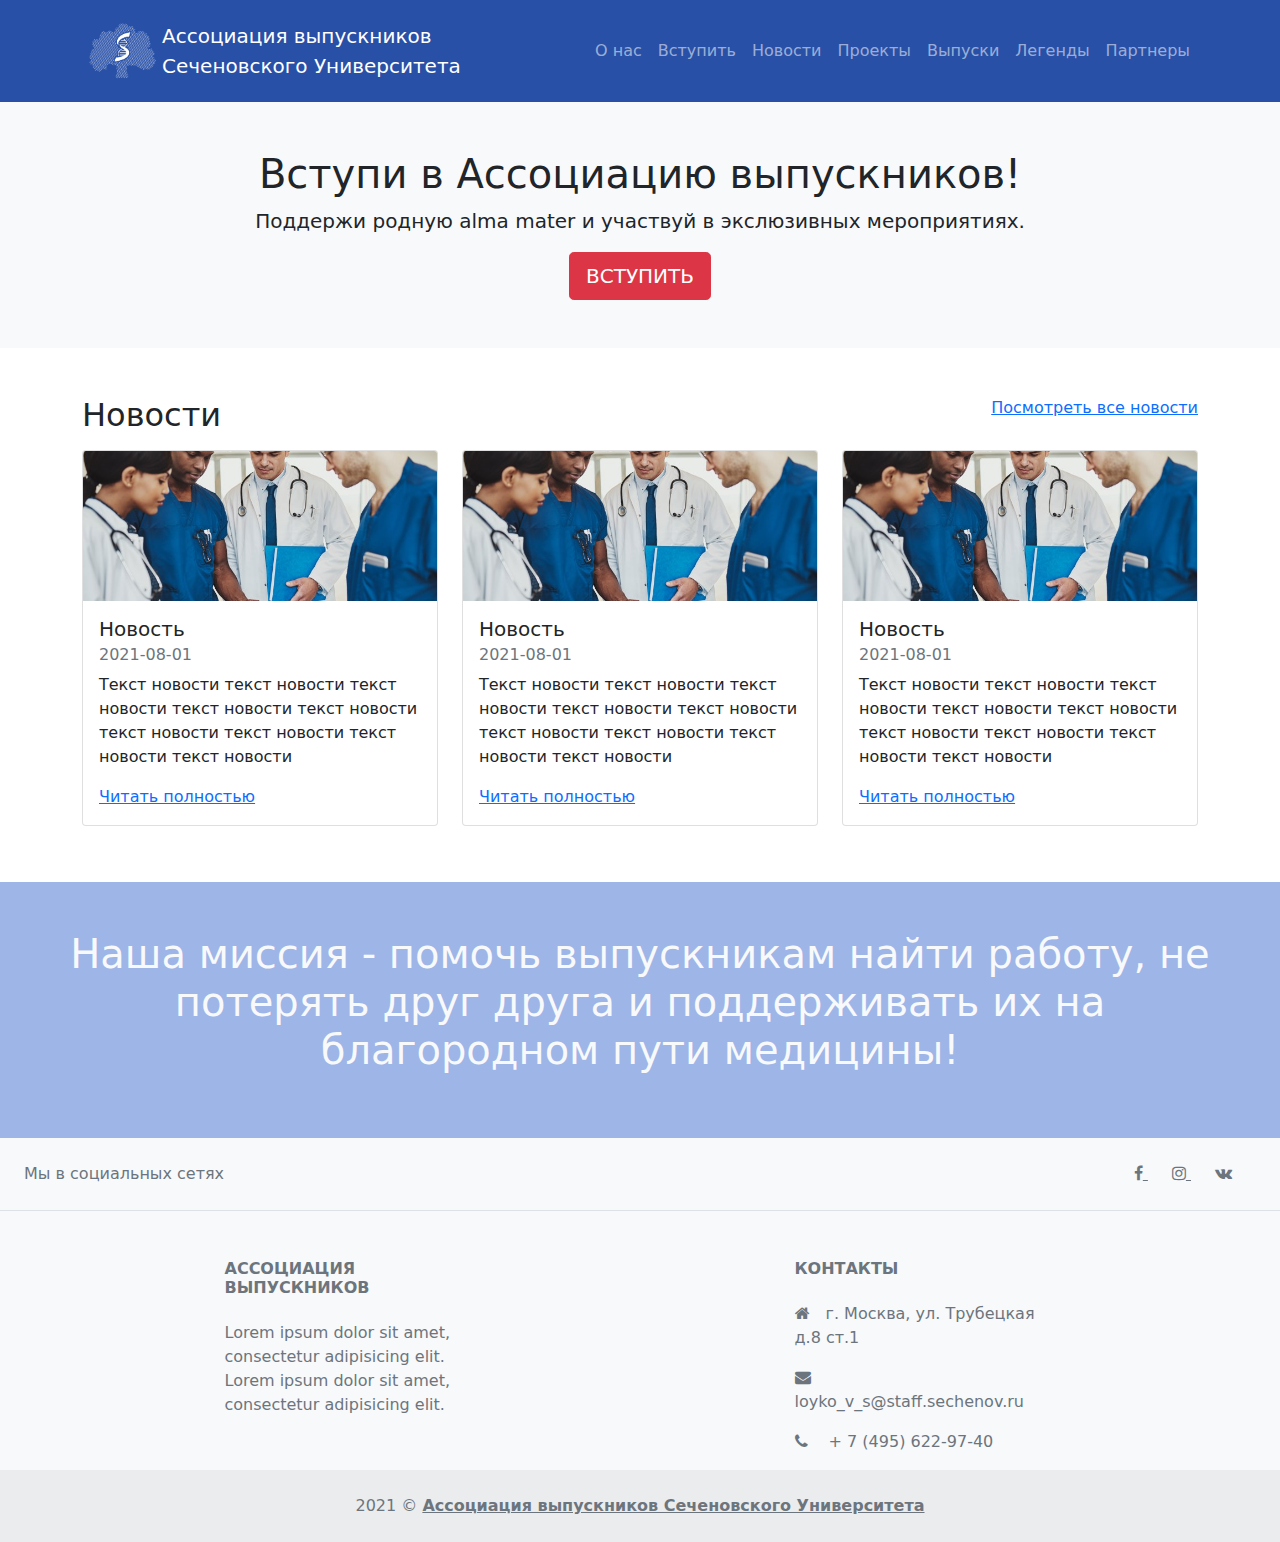
==== about.html @ d37ba661 "update" ====
<!DOCTYPE html>
<html lang="en">
<head>
    <meta charset="UTF-8">
    <meta name="viewport" content="width=device-width, initial-scale=1">
    <link rel="stylesheet" href="http://cdnjs.cloudflare.com/ajax/libs/font-awesome/4.4.0/css/font-awesome.min.css">
    <link rel="stylesheet" href="css/bootstrap.min.css">
    <link rel="stylesheet" href="css/brandbook.css">
    <title>Ассоциация выпускников Сеченовского университета</title>
</head>
<body>
    <nav class="navbar navbar-expand-lg bg-brandblue navbar-dark py-3">
        <div class="container">
            <img src="img/logo-nav.png" class="d-none d-sm-inline" style="width: 70px; height: auto; margin: 5px">
            <a href="/index.html" class="navbar-brand">Ассоциация выпускников</br>Сеченовского Университета</a>
            <button class="navbar-toggler" type="button" data-bs-toggle="collapse" data-bs-target="#navmenu">
                <span class="navbar-toggler-icon"></span>
            </button>
            <div class="collapse navbar-collapse" id="navmenu">
                <ul class="navbar-nav ms-auto">
                    <li class="nav-item">
                        <a href="/about.html" class="nav-link">О нас</a>
                    </li>
                    <li class="nav-item">
                        <a href="#" class="nav-link">Вступить</a>
                    </li>
                    <li class="nav-item">
                        <a href="#" class="nav-link">Новости</a>
                    </li>
                    <li class="nav-item">
                        <a href="#" class="nav-link">Проекты</a>
                    </li>
                    <li class="nav-item">
                        <a href="#" class="nav-link">Выпуски</a>
                    </li>
                    <li class="nav-item">
                        <a href="#" class="nav-link">Легенды</a>
                    </li>
                    <li class="nav-item">
                        <a href="#" class="nav-link">Партнеры</a>
                    </li>
                </ul>
            </div>
        </div>
    </nav>
    <!-- Header c2a -->
    <section class="bg-light text-dark p-5 text-center">
        <div class="container">
            <div>
                <h1>Вступи в Ассоциацию выпускников!</h1>
                <p class="lead">Поддержи родную alma mater и участвуй в экслюзивных мероприятиях.</p>
                <button class="btn btn-danger btn-lg">ВСТУПИТЬ</button>
            </div>
        </div>
    </section>
    <!-- News -->
    <section class="p-5">
        <div class="container">
            <div class="d-md-flex justify-content-between align-content-center">
                <h2>Новости</h2>
                <a class="link-primary" href="#">Посмотреть все новости</a>
            </div>
            <div class="row">
                <div class="col-md">
                    <div class="card my-2">
                        <img src="img/card-img.jpeg" alt="" class="card-img-top" style="height: 150px; object-fit: cover">
                        <div class="card-body">
                            <h5 class="card-title">Новость</h5>
                            <h6 class="card-subtitle mb-2 text-muted">2021-08-01</h6>
                            <p class="card-text">Текст новости текст новости текст новости текст новости текст новости текст новости текст новости текст новости текст новости</p>
                            <a href="#" class="card-link stretched-link">Читать полностью</a>
                        </div>
                    </div>
                </div>
                <div class="col-md">
                    <div class="card my-2">
                        <img src="img/card-img.jpeg" alt="" class="card-img-top" style="height: 150px; object-fit: cover">
                        <div class="card-body">
                            <h5 class="card-title">Новость</h5>
                            <h6 class="card-subtitle mb-2 text-muted">2021-08-01</h6>
                            <p class="card-text">Текст новости текст новости текст новости текст новости текст новости текст новости текст новости текст новости текст новости</p>
                            <a href="#" class="card-link stretched-link">Читать полностью</a>
                        </div>
                    </div>
                </div>
                <div class="col-md">
                    <div class="card my-2">
                        <img src="img/card-img.jpeg" alt="" class="card-img-top" style="height: 150px; object-fit: cover">
                        <div class="card-body">
                            <h5 class="card-title">Новость</h5>
                            <h6 class="card-subtitle mb-2 text-muted">2021-08-01</h6>
                            <p class="card-text">Текст новости текст новости текст новости текст новости текст новости текст новости текст новости текст новости текст новости</p>
                            <a href="#" class="card-link stretched-link">Читать полностью</a>
                        </div>
                    </div>
                </div>
            </div>
        </div>
    </section>
    <!-- some shit -->
    <section class="p-5 text-light" style="background-color: #9eb5e7">
        <div class="" style="text-align: center">
            <p class="display-6">Наша миссия - помочь выпускникам найти работу, не потерять друг друга и поддерживать их на благородном пути медицины!</p>
        </div>
    </section>
    <footer class="text-center text-lg-start bg-light text-muted">
        <section class="d-flex justify-content-center justify-content-lg-between p-4 border-bottom">
            <div class="me-5 d-none d-lg-block">
                <span>Мы в социальных сетях</span>
            </div>
            <div class="">
                <a href="#" class="me-4 text-reset">
                    <i class="fa fa-facebook-f"></i>
                </a>
                <a href="#" class="me-4 text-reset">
                    <i class="fa fa-instagram"></i>
                </a>
                <a href="#" class="me-4 text-reset">
                    <i class="fa fa-vk"></i>
                </a>
            </div>
        </section>
        <section class="">
            <div class="container text-center text-md-start mt-5">
                <!-- Grid row -->
                <div class="row mt-3">
                    <!-- Grid column -->
                    <div class="col-md-3 col-lg-4 col-xl-3 mx-auto mb-4">
                        <!-- Content -->
                        <h6 class="text-uppercase fw-bold mb-4">
                            Ассоциация выпускников
                        </h6>
                        <p>
                            Lorem ipsum dolor sit amet, consectetur adipisicing elit. Lorem ipsum
                            dolor sit amet, consectetur adipisicing elit.
                        </p>
        </div>
        <!-- Grid column -->



        <!-- Grid column -->
        <div class="col-md-4 col-lg-3 col-xl-3 mx-auto mb-md-0 mb-4">
          <!-- Links -->
          <h6 class="text-uppercase fw-bold mb-4">
            Контакты
          </h6>
          <p><i class="fa fa-home me-3"></i>г. Москва, ул. Трубецкая д.8 ст.1</p>
          <p>
            <i class="fa fa-envelope me-3"></i>
            loyko_v_s@staff.sechenov.ru
          </p>
          <p><i class="fa fa-phone me-3"></i> + 7 (495) 622-97-40</p>
        </div>
        <!-- Grid column -->
      </div>
      <!-- Grid row -->
    </div>
  </section>
  <!-- Section: Links  -->

  <!-- Copyright -->
  <div class="text-center p-4" style="background-color: rgba(0, 0, 0, 0.05);">
     2021 ©
    <a class="text-reset fw-bold" href="#">Ассоциация выпускников Сеченовского Университета</a>
  </div>
  <!-- Copyright -->
    </footer>
<script src="js/bootstrap.bundle.js"></script>
</body>
</html>
---- css/brandbook.css ----
/*------------------------------------
- COLOR brandblue
------------------------------------*/
.alert-brandblue {
    color: #102044;
    background-color: #afc2eb;
    border-color: #9eb5e7;
}

.alert-brandblue hr {
    border-top-color: #8aa6e3;
}

.alert-brandblue .alert-link {
    color: #060c1b;
}

.badge-brandblue {
    color: #fff;
    background-color: #2850a7;
}

.badge-brandblue[href]:hover, .badge-brandblue[href]:focus {
    color: #fff;
    background-color: #1e3c7d;
}

.bg-brandblue {
    background-color: #2850a7 !important;
}

a.bg-brandblue:hover, a.bg-brandblue:focus,
button.bg-brandblue:hover,
button.bg-brandblue:focus {
    background-color: #1e3c7d !important;
}

.border-brandblue {
    border-color: #2850a7 !important;
}

.btn-brandblue {
    color: #fff;
    background-color: #2850a7;
    border-color: #2850a7;
}

.btn-brandblue:hover {
    color: #fff;
    background-color: #21428a;
    border-color: #1e3c7d;
}

.btn-brandblue:focus, .btn-brandblue.focus {
    box-shadow: 0 0 0 0.2rem rgba(40, 80, 167, 0.5);
}

.btn-brandblue.disabled, .btn-brandblue:disabled {
    color: #fff;
    background-color: #2850a7;
    border-color: #2850a7;
}

.btn-brandblue:not(:disabled):not(.disabled):active, .btn-brandblue:not(:disabled):not(.disabled).active, .show > .btn-brandblue.dropdown-toggle {
    color: #fff;
    background-color: #1e3c7d;
    border-color: #1b3671;
}

.btn-brandblue:not(:disabled):not(.disabled):active:focus, .btn-brandblue:not(:disabled):not(.disabled).active:focus, .show > .btn-brandblue.dropdown-toggle:focus {
    box-shadow: 0 0 0 0.2rem rgba(40, 80, 167, 0.5);
}

.btn-outline-brandblue {
    color: #2850a7;
    background-color: transparent;
    border-color: #2850a7;
}

.btn-outline-brandblue:hover {
    color: #fff;
    background-color: #2850a7;
    border-color: #2850a7;
}

.btn-outline-brandblue:focus, .btn-outline-brandblue.focus {
    box-shadow: 0 0 0 0.2rem rgba(40, 80, 167, 0.5);
}

.btn-outline-brandblue.disabled, .btn-outline-brandblue:disabled {
    color: #2850a7;
    background-color: transparent;
}

.btn-outline-brandblue:not(:disabled):not(.disabled):active, .btn-outline-brandblue:not(:disabled):not(.disabled).active, .show > .btn-outline-brandblue.dropdown-toggle {
    color: #fff;
    background-color: #2850a7;
    border-color: #2850a7;
}

.btn-outline-brandblue:not(:disabled):not(.disabled):active:focus, .btn-outline-brandblue:not(:disabled):not(.disabled).active:focus, .show > .btn-outline-brandblue.dropdown-toggle:focus {
    box-shadow: 0 0 0 0.2rem rgba(40, 80, 167, 0.5);
}

.list-group-item-brandblue {
    color: #102044;
    background-color: #9eb5e7;
}

.list-group-item-brandblue.list-group-item-action:hover, .list-group-item-brandblue.list-group-item-action:focus {
    color: #102044;
    background-color: #8aa6e3;
}

.list-group-item-brandblue.list-group-item-action.active {
    color: #fff;
    background-color: #102044;
    border-color: #102044;
}

.table-brandblue,
.table-brandblue > th,
.table-brandblue > td {
    background-color: #9eb5e7;
}

.table-hover .table-brandblue:hover {
    background-color: #8aa6e3;
}

.table-hover .table-brandblue:hover > td,
.table-hover .table-brandblue:hover > th {
    background-color: #8aa6e3;
}

.text-brandblue {
    color: #2850a7 !important;
}

a.text-brandblue:hover, a.text-brandblue:focus {
    color: #1e3c7d !important;
}
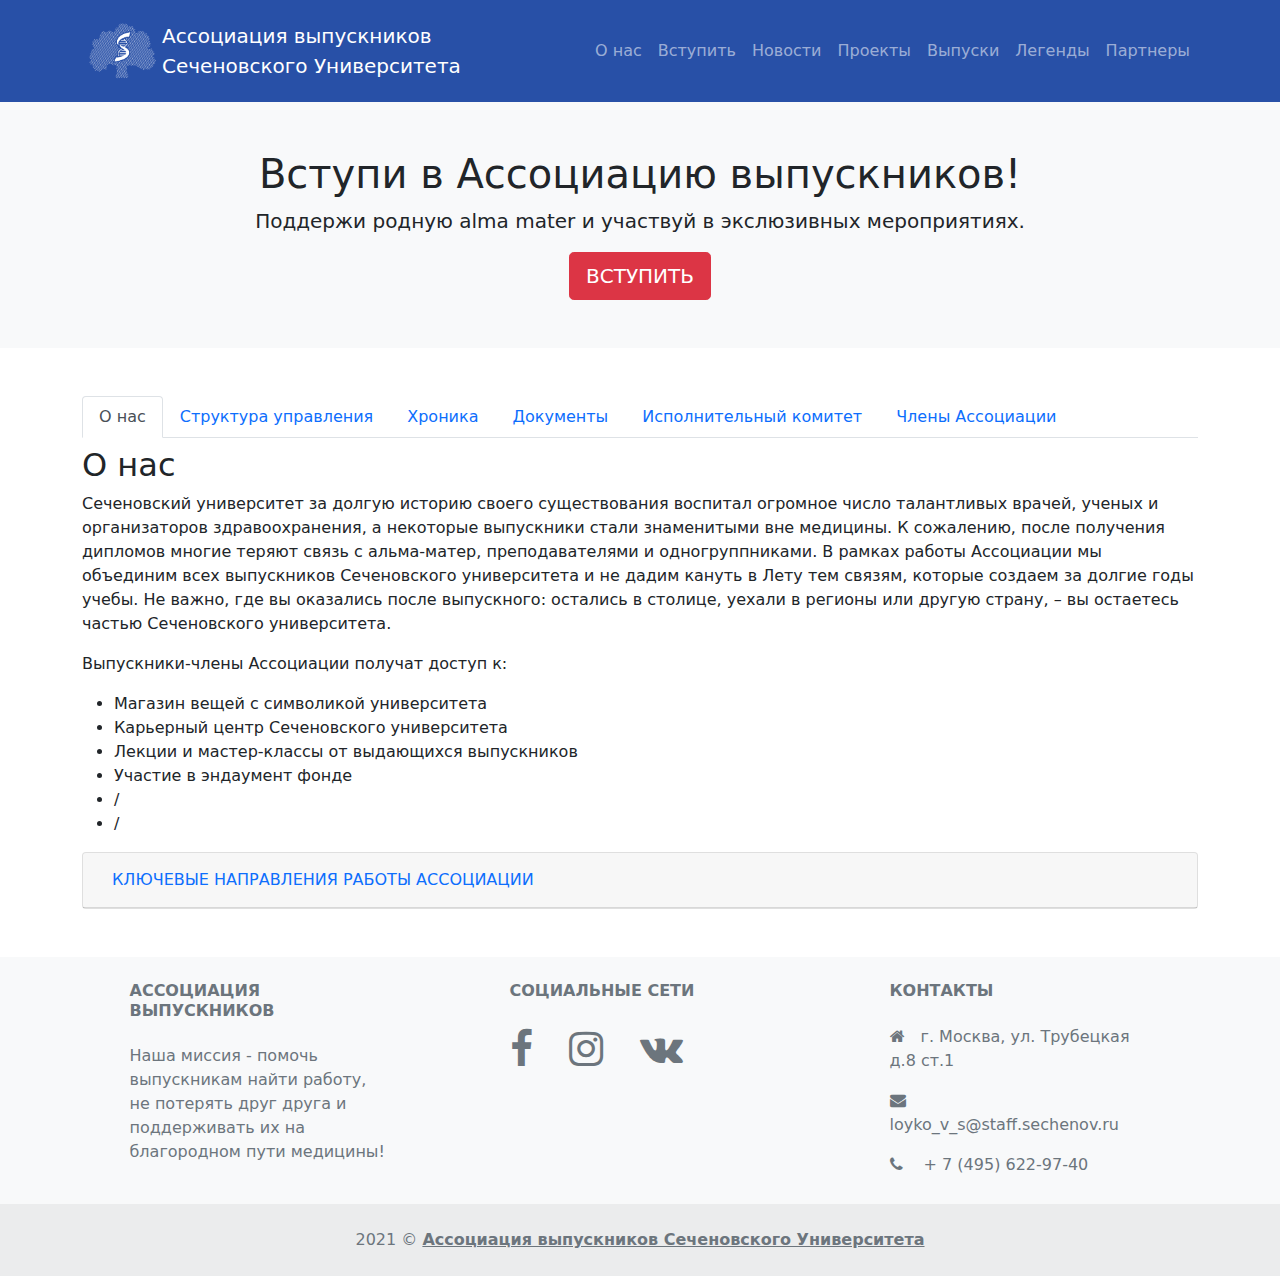
==== commit 01cbfbe5: "update" ====
--- a/about.html
+++ b/about.html
@@ -3,7 +3,8 @@
 <head>
     <meta charset="UTF-8">
     <meta name="viewport" content="width=device-width, initial-scale=1">
-    <link rel="stylesheet" href="http://cdnjs.cloudflare.com/ajax/libs/font-awesome/4.4.0/css/font-awesome.min.css">
+    <link rel="shortcut icon" href="/img/favicon.png" type="image/x-icon">
+    <link rel="stylesheet" href="https://cdnjs.cloudflare.com/ajax/libs/font-awesome/4.4.0/css/font-awesome.min.css">
     <link rel="stylesheet" href="css/bootstrap.min.css">
     <link rel="stylesheet" href="css/brandbook.css">
     <title>Ассоциация выпускников Сеченовского университета</title>
@@ -44,7 +45,7 @@
         </div>
     </nav>
     <!-- Header c2a -->
-    <section class="bg-light text-dark p-5 text-center">
+    <section class="bg-light text-dark py-5 text-center">
         <div class="container">
             <div>
                 <h1>Вступи в Ассоциацию выпускников!</h1>
@@ -53,77 +54,88 @@
             </div>
         </div>
     </section>
-    <!-- News -->
-    <section class="p-5">
+    <section class="py-5">
         <div class="container">
-            <div class="d-md-flex justify-content-between align-content-center">
-                <h2>Новости</h2>
-                <a class="link-primary" href="#">Посмотреть все новости</a>
+            <div class="">
+                <ul class="nav nav-tabs">
+                  <li class="nav-item">
+                    <a class="nav-link active" href="about.html">О нас</a>
+                  </li>
+                  <li class="nav-item">
+                    <a class="nav-link" href="structure.html">Структура управления</a>
+                  </li>
+                  <li class="nav-item">
+                    <a class="nav-link" href="#">Хроника</a>
+                  </li>
+                  <li class="nav-item">
+                    <a class="nav-link" href="#">Документы</a>
+                  </li>
+                  <li class="nav-item">
+                    <a class="nav-link" href="#">Исполнительный комитет</a>
+                  </li>
+                  <li class="nav-item">
+                    <a class="nav-link" href="#">Члены Ассоциации</a>
+                  </li>
+                </ul>
             </div>
-            <div class="row">
-                <div class="col-md">
-                    <div class="card my-2">
-                        <img src="img/card-img.jpeg" alt="" class="card-img-top" style="height: 150px; object-fit: cover">
-                        <div class="card-body">
-                            <h5 class="card-title">Новость</h5>
-                            <h6 class="card-subtitle mb-2 text-muted">2021-08-01</h6>
-                            <p class="card-text">Текст новости текст новости текст новости текст новости текст новости текст новости текст новости текст новости текст новости</p>
-                            <a href="#" class="card-link stretched-link">Читать полностью</a>
-                        </div>
-                    </div>
+            <div class="pt-2">
+            <h2>О нас</h2>
+            <p>Сеченовский университет за долгую историю своего существования воспитал огромное число талантливых врачей, ученых и организаторов здравоохранения,
+                а некоторые выпускники стали знаменитыми вне медицины. К сожалению, после получения дипломов многие теряют связь с альма-матер, преподавателями и одногруппниками.
+                В рамках работы Ассоциации мы объединим всех выпускников Сеченовского университета и не дадим кануть в Лету тем связям, которые создаем за долгие годы учебы.
+                Не важно, где вы оказались после выпускного: остались в столице, уехали в регионы или другую страну, – вы остаетесь частью Сеченовского университета.</p>
+
+                <p>Выпускники-члены Ассоциации получат доступ к:
+                    <ul>
+                    <li>Магазин вещей с символикой университета</li>
+                    <li>Карьерный центр Сеченовского университета</li>
+                    <li>Лекции и мастер-классы от выдающихся выпускников</li>
+                    <li>Участие в эндаумент фонде</li>
+                    <li>/</li>
+                    <li>/</li>
+                    </ul>
+                </p>
+            </div>
+              <div class="card">
+                <div class="card-header">
+                  <h5 class="mb-0">
+                    <button class="btn btn-link text-decoration-none" type="button" data-bs-toggle="collapse" data-bs-target="#collapseOne" aria-expanded="false" aria-controls="collapseOne">
+                      КЛЮЧЕВЫЕ НАПРАВЛЕНИЯ РАБОТЫ АССОЦИАЦИИ
+                    </button>
+                  </h5>
                 </div>
-                <div class="col-md">
-                    <div class="card my-2">
-                        <img src="img/card-img.jpeg" alt="" class="card-img-top" style="height: 150px; object-fit: cover">
-                        <div class="card-body">
-                            <h5 class="card-title">Новость</h5>
-                            <h6 class="card-subtitle mb-2 text-muted">2021-08-01</h6>
-                            <p class="card-text">Текст новости текст новости текст новости текст новости текст новости текст новости текст новости текст новости текст новости</p>
-                            <a href="#" class="card-link stretched-link">Читать полностью</a>
-                        </div>
-                    </div>
+
+                <div id="collapseOne" class="collapse">
+                  <div class="card-body">
+                      <ol>
+                        <li>Объединение и поддержание связей между выпускниками вуза в России и зарубежных странах.</li>
+                        <li>Содействие университету в совершенствовании и развитии профессионального образования.</li>
+                        <li>Содействие и оказание помощи в трудоустройстве, профессиональном росте учащихся и выпускников университета.</li>
+                        <li>Организация и проведение ярмарок, выставок, симпозиумов, конференций, в том числе с участием иностранных физических и юридических лиц. </li>
+                        <li>Издательско-полиграфическая деятельность.</li>
+                        <li> Осуществление информационно-просветительской деятельности в соответствии с целями создания Ассоциации.</li>
+                        <li>Содействие в привлечении материальных, административных, информационных и иных ресурсов.</li>
+                        <li>Пропаганда значимости и привлекательности статуса выпускника Первого МГМУ им. И.М. Сеченова.</li>
+                        <li>Выявление совместно с профессорско-преподавательским стом особо одаренных студентов и аспирантов и всесторонняя помощь для раскрытия их способностей и талантов.</li>
+                        <li>Содействие и привлечении в университет талантливой молодежи для обучения и дипломированных специалистов для повышения квалификации.</li>
+                        <li>Содействие поддержанию товарищеских связей между выпускниками, укрепление их контактов с университетом.</li>
+                        <li>Способствование организации системы воспитательной работы среди обучающихся в духе лучших традиций университета.</li>
+                        <li>Объединение и эффективное использование интеллектуального потенциала членов организации в форме участия в конференциях, встречах, издание воспоминаний выпускников.</li>
+                        <li>Установление и поддержание контактов с органами других стран, обмен делегациями, опытом работы и информацией. </li>
+                        <li>Осуществление информационно-издательской деятельности, включая публикации, и распространение специальных информационно-аналитических материалов. </li>
+                        <li>Защита своих прав, содействие защите законных интересов своих членов по их просьбе в органах государственной власти и органах местного самоуправления, общественных объединениях.</li>
+                    </ol>
+                  </div>
                 </div>
-                <div class="col-md">
-                    <div class="card my-2">
-                        <img src="img/card-img.jpeg" alt="" class="card-img-top" style="height: 150px; object-fit: cover">
-                        <div class="card-body">
-                            <h5 class="card-title">Новость</h5>
-                            <h6 class="card-subtitle mb-2 text-muted">2021-08-01</h6>
-                            <p class="card-text">Текст новости текст новости текст новости текст новости текст новости текст новости текст новости текст новости текст новости</p>
-                            <a href="#" class="card-link stretched-link">Читать полностью</a>
-                        </div>
-                    </div>
-                </div>
+              </div>
+
             </div>
-        </div>
     </section>
-    <!-- some shit -->
-    <section class="p-5 text-light" style="background-color: #9eb5e7">
-        <div class="" style="text-align: center">
-            <p class="display-6">Наша миссия - помочь выпускникам найти работу, не потерять друг друга и поддерживать их на благородном пути медицины!</p>
-        </div>
-    </section>
-    <footer class="text-center text-lg-start bg-light text-muted">
-        <section class="d-flex justify-content-center justify-content-lg-between p-4 border-bottom">
-            <div class="me-5 d-none d-lg-block">
-                <span>Мы в социальных сетях</span>
-            </div>
-            <div class="">
-                <a href="#" class="me-4 text-reset">
-                    <i class="fa fa-facebook-f"></i>
-                </a>
-                <a href="#" class="me-4 text-reset">
-                    <i class="fa fa-instagram"></i>
-                </a>
-                <a href="#" class="me-4 text-reset">
-                    <i class="fa fa-vk"></i>
-                </a>
-            </div>
-        </section>
+    <footer class="text-center text-lg-start bg-light text-muted pt-4">
         <section class="">
-            <div class="container text-center text-md-start mt-5">
+            <div class="container text-center text-md-start ">
                 <!-- Grid row -->
-                <div class="row mt-3">
+                <div class="row">
                     <!-- Grid column -->
                     <div class="col-md-3 col-lg-4 col-xl-3 mx-auto mb-4">
                         <!-- Content -->
@@ -131,13 +143,28 @@
                             Ассоциация выпускников
                         </h6>
                         <p>
-                            Lorem ipsum dolor sit amet, consectetur adipisicing elit. Lorem ipsum
-                            dolor sit amet, consectetur adipisicing elit.
+                            Наша миссия - помочь выпускникам найти работу, не потерять друг
+                            друга и поддерживать их на благородном пути медицины!
                         </p>
         </div>
         <!-- Grid column -->
 
-
+        <!-- Grid column -->
+        <div class="col-md-4 col-lg-3 col-xl-3 mx-auto mb-md-0 mb-4">
+          <!-- Links -->
+          <h6 class="text-uppercase fw-bold mb-4">
+            Социальные сети
+          </h6>
+                <a href="#" class="me-4 text-reset display-6 text-decoration-none">
+                    <i class="fa fa-facebook" aria-hidden="true"></i>
+                </a>
+                <a href="#" class="me-4 text-reset display-6 text-decoration-none">
+                    <i class="fa fa-instagram"></i>
+                </a>
+                <a href="#" class="me-4 text-reset display-6 text-decoration-none">
+                    <i class="fa fa-vk"></i>
+                </a>
+        </div>
 
         <!-- Grid column -->
         <div class="col-md-4 col-lg-3 col-xl-3 mx-auto mb-md-0 mb-4">
